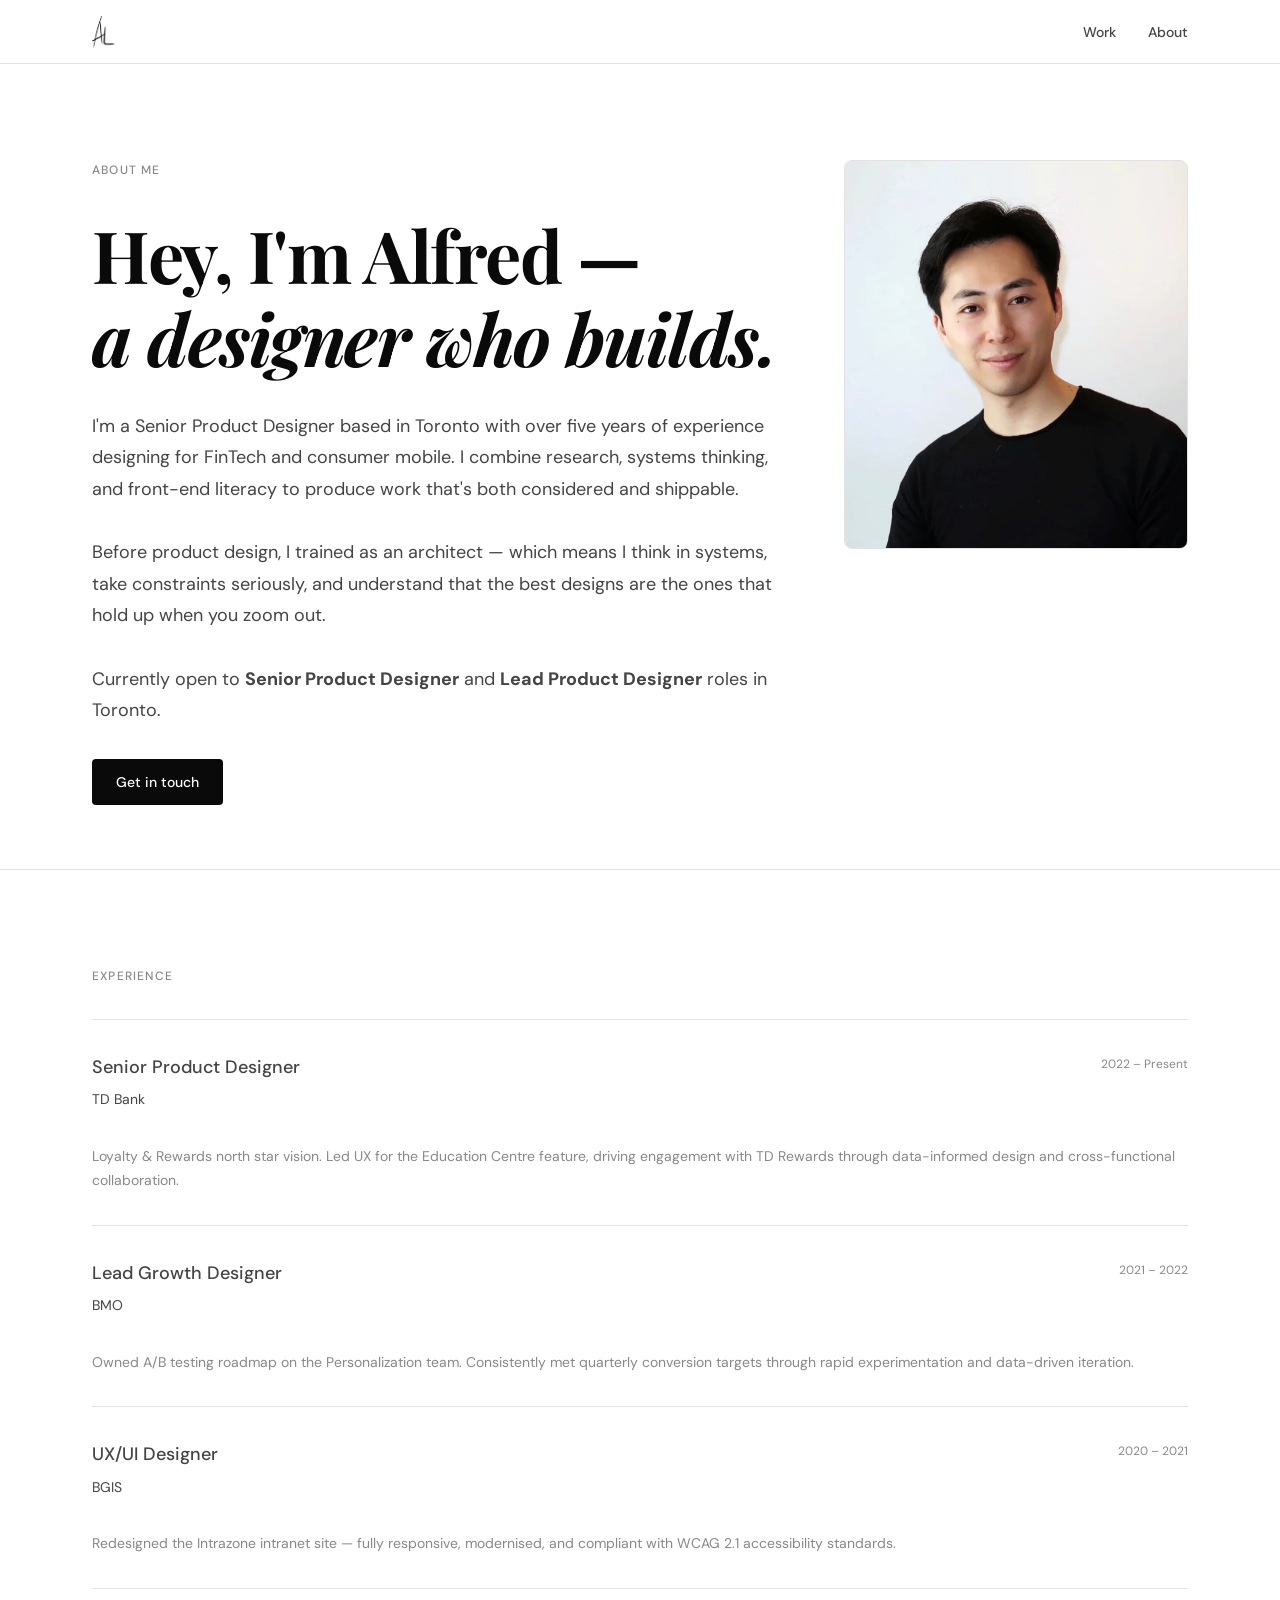
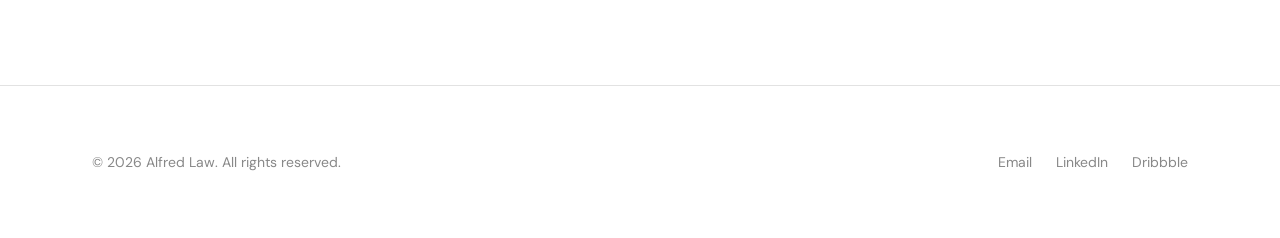
==== about.html @ 0220534d "Remove resume link and download button across all pages Co-Authored-By: Claude Sonnet 4.6 <noreply@a" ====
<!DOCTYPE html>
<html lang="en">
<head>
  <meta charset="UTF-8" />
  <meta name="viewport" content="width=device-width, initial-scale=1.0" />
  <title>About — Alfred Law</title>
  <meta name="description" content="Alfred Law is a Senior Product Designer based in Toronto with a background in FinTech, consumer mobile, and architectural design." />
  <link rel="stylesheet" href="style.css" />
  <style>
    .about-hero {
      padding: calc(64px + var(--space-12)) 0 var(--space-8);
      border-bottom: 1px solid var(--color-border);
    }

    .about-grid {
      display: grid;
      grid-template-columns: 2fr 1fr;
      gap: var(--space-8);
      align-items: start;
    }

    @media (max-width: 768px) {
      .about-grid { grid-template-columns: 1fr; }
    }

    .experience-list {
      border-top: 1px solid var(--color-border);
    }

    .experience-item {
      display: grid;
      grid-template-columns: 1fr auto;
      gap: var(--space-4);
      align-items: start;
      padding: var(--space-4) 0;
      border-bottom: 1px solid var(--color-border);
    }

    .experience-item__role { font-weight: 500; margin-bottom: 4px; }
    .experience-item__company { color: var(--color-ink-2); font-size: var(--size-sm); }
    .experience-item__period {
      font-size: var(--size-xs);
      color: var(--color-ink-3);
      white-space: nowrap;
      text-align: right;
      padding-top: 2px;
    }
    .experience-item__desc {
      grid-column: 1 / -1;
      font-size: var(--size-sm);
      color: var(--color-ink-3);
      max-width: none;
      margin: 0;
    }
  </style>
</head>
<body>

  <!-- NAV -->
  <nav class="nav" role="navigation" aria-label="Main">
    <div class="nav__inner">
      <a href="/" class="nav__logo" aria-label="Alfred Law — home">
        <img src="assets/images/AL.webp" alt="AL" />
      </a>
      <ul class="nav__links" id="nav-links" role="list">
        <li><a href="/">Work</a></li>
        <li><a href="about.html">About</a></li>
      </ul>
      <button class="nav__hamburger" aria-label="Toggle menu" aria-expanded="false" aria-controls="nav-links">
        <span></span><span></span><span></span>
      </button>
    </div>
  </nav>

  <!-- HERO -->
  <section class="about-hero">
    <div class="container">
      <div class="about-grid">
        <div>
          <p class="label mb-4">About me</p>
          <h1 class="fade-up mb-4">Hey, I'm Alfred —<br><em>a designer who builds.</em></h1>
          <p class="fade-up mb-4">I'm a Senior Product Designer based in Toronto with over five years of experience designing for FinTech and consumer mobile. I combine research, systems thinking, and front-end literacy to produce work that's both considered and shippable.</p>
          <p class="fade-up mb-4">Before product design, I trained as an architect — which means I think in systems, take constraints seriously, and understand that the best designs are the ones that hold up when you zoom out.</p>
          <p class="fade-up">Currently open to <strong>Senior Product Designer</strong> and <strong>Lead Product Designer</strong> roles in Toronto.</p>
          <div class="hero__actions fade-up" style="margin-top: var(--space-4);">
            <a href="mailto:alfred.lawsn@gmail.com" class="btn btn--primary">Get in touch</a>
          </div>
        </div>
        <div class="fade-up">
          <img src="assets/images/alfred-photo.png" alt="Alfred Law" style="border-radius: var(--radius-md); border: 1px solid var(--color-border);" />
        </div>
      </div>
    </div>
  </section>

  <!-- EXPERIENCE -->
  <section class="section">
    <div class="container">
      <p class="label mb-4">Experience</p>
      <div class="experience-list fade-up">

        <div class="experience-item">
          <div>
            <p class="experience-item__role">Senior Product Designer</p>
            <p class="experience-item__company">TD Bank</p>
          </div>
          <p class="experience-item__period">2022 – Present</p>
          <p class="experience-item__desc">Loyalty & Rewards north star vision. Led UX for the Education Centre feature, driving engagement with TD Rewards through data-informed design and cross-functional collaboration.</p>
        </div>

        <div class="experience-item">
          <div>
            <p class="experience-item__role">Lead Growth Designer</p>
            <p class="experience-item__company">BMO</p>
          </div>
          <p class="experience-item__period">2021 – 2022</p>
          <p class="experience-item__desc">Owned A/B testing roadmap on the Personalization team. Consistently met quarterly conversion targets through rapid experimentation and data-driven iteration.</p>
        </div>

        <div class="experience-item">
          <div>
            <p class="experience-item__role">UX/UI Designer</p>
            <p class="experience-item__company">BGIS</p>
          </div>
          <p class="experience-item__period">2020 – 2021</p>
          <p class="experience-item__desc">Redesigned the Intrazone intranet site — fully responsive, modernised, and compliant with WCAG 2.1 accessibility standards.</p>
        </div>

      </div>
    </div>
  </section>

  <!-- FOOTER -->
  <footer class="footer">
    <div class="container">
      <div class="footer__inner">
        <p class="footer__copy">© 2026 Alfred Law. All rights reserved.</p>
        <div class="footer__links">
          <a href="mailto:alfred.lawsn@gmail.com">Email</a>
          <a href="https://www.linkedin.com/in/alfredlaw/" target="_blank" rel="noopener">LinkedIn</a>
          <a href="https://dribbble.com/iamalfred" target="_blank" rel="noopener">Dribbble</a>
        </div>
      </div>
    </div>
  </footer>

  <script src="script.js"></script>
</body>
</html>
---- style.css ----
/* ============================================
   ALFRED LAW — DESIGN SYSTEM
   Black & White Editorial
   ============================================ */

@import url('https://fonts.googleapis.com/css2?family=Playfair+Display:ital,wght@0,400;0,600;0,700;1,400&family=DM+Sans:wght@300;400;500&display=swap');

/* ── Tokens ── */
:root {
  --color-bg:           #FFFFFF;
  --color-surface:      #F7F7F7;
  --color-ink:          #0A0A0A;
  --color-ink-2:        #444444;
  --color-ink-3:        #888888;
  --color-border:       #E2E2E2;
  --color-accent:       #0A0A0A;

  --font-display:       'Playfair Display', Georgia, serif;
  --font-body:          'DM Sans', system-ui, sans-serif;

  --size-xs:  0.75rem;   /* 12px */
  --size-sm:  0.875rem;  /* 14px */
  --size-base:1rem;      /* 16px */
  --size-md:  1.125rem;  /* 18px */
  --size-lg:  1.5rem;    /* 24px */
  --size-xl:  2rem;      /* 32px */
  --size-2xl: 3rem;      /* 48px */
  --size-3xl: 4.5rem;    /* 72px */

  --space-1:  0.5rem;
  --space-2:  1rem;
  --space-3:  1.5rem;
  --space-4:  2rem;
  --space-6:  3rem;
  --space-8:  4rem;
  --space-12: 6rem;
  --space-16: 8rem;

  --radius-sm: 4px;
  --radius-md: 8px;

  --transition: 200ms ease;
  --max-width: 1160px;
}

/* ── Reset ── */
*, *::before, *::after { box-sizing: border-box; margin: 0; padding: 0; }

html { scroll-behavior: smooth; font-size: 16px; }

body {
  font-family: var(--font-body);
  background: var(--color-bg);
  color: var(--color-ink);
  line-height: 1.6;
  -webkit-font-smoothing: antialiased;
}

img { display: block; max-width: 100%; }
a { color: inherit; text-decoration: none; }
ul { list-style: none; }

/* ── Typography ── */
h1, h2, h3 {
  font-family: var(--font-display);
  line-height: 1.15;
  letter-spacing: -0.02em;
}

h1 { font-size: clamp(2.5rem, 6vw, var(--size-3xl)); font-weight: 700; }
h2 { font-size: clamp(1.75rem, 4vw, var(--size-2xl)); font-weight: 600; }
h3 { font-size: clamp(1.25rem, 2.5vw, var(--size-xl)); font-weight: 600; }

p {
  font-size: var(--size-md);
  color: var(--color-ink-2);
  line-height: 1.75;
  max-width: 65ch;
}

.label {
  font-family: var(--font-body);
  font-size: var(--size-xs);
  font-weight: 500;
  letter-spacing: 0.1em;
  text-transform: uppercase;
  color: var(--color-ink-3);
}

/* ── Layout ── */
.container {
  width: 100%;
  max-width: var(--max-width);
  margin: 0 auto;
  padding: 0 var(--space-4);
}

@media (max-width: 768px) {
  .container { padding: 0 var(--space-2); }
}

/* ── Nav ── */
.nav {
  position: fixed;
  top: 0; left: 0; right: 0;
  z-index: 100;
  background: rgba(255, 255, 255, 0.92);
  backdrop-filter: blur(12px);
  border-bottom: 1px solid var(--color-border);
  height: 64px;
  display: flex;
  align-items: center;
}

.nav__inner {
  display: flex;
  align-items: center;
  justify-content: space-between;
  width: 100%;
  max-width: var(--max-width);
  margin: 0 auto;
  padding: 0 var(--space-4);
}

.nav__logo img {
  height: 32px;
  width: auto;
}

.nav__links {
  display: flex;
  align-items: center;
  gap: var(--space-4);
}

.nav__links a {
  font-size: var(--size-sm);
  font-weight: 500;
  color: var(--color-ink-2);
  transition: color var(--transition);
}

.nav__links a:hover { color: var(--color-ink); }

.nav__links a.active {
  color: var(--color-ink);
  border-bottom: 1px solid var(--color-ink);
  padding-bottom: 2px;
}

.nav__cta {
  font-size: var(--size-sm);
  font-weight: 500;
  padding: var(--space-1) var(--space-3);
  border: 1px solid var(--color-ink);
  border-radius: var(--radius-sm);
  transition: background var(--transition), color var(--transition);
}

.nav__cta:hover {
  background: var(--color-ink);
  color: var(--color-bg);
}

/* Mobile nav */
.nav__hamburger {
  display: none;
  flex-direction: column;
  gap: 5px;
  cursor: pointer;
  padding: var(--space-1);
}

.nav__hamburger span {
  display: block;
  width: 24px;
  height: 1.5px;
  background: var(--color-ink);
  transition: transform var(--transition), opacity var(--transition);
}

@media (max-width: 768px) {
  .nav__hamburger { display: flex; }

  .nav__links {
    display: none;
    position: fixed;
    inset: 64px 0 0 0;
    background: var(--color-bg);
    flex-direction: column;
    justify-content: center;
    align-items: center;
    gap: var(--space-4);
    font-size: var(--size-lg);
  }

  .nav__links.open { display: flex; }
  .nav__cta { display: none; }
}

/* ── Buttons ── */
.btn {
  display: inline-flex;
  align-items: center;
  gap: var(--space-1);
  font-family: var(--font-body);
  font-size: var(--size-sm);
  font-weight: 500;
  padding: 0.75rem var(--space-3);
  border-radius: var(--radius-sm);
  transition: all var(--transition);
  cursor: pointer;
  border: none;
}

.btn--primary {
  background: var(--color-ink);
  color: var(--color-bg);
}

.btn--primary:hover {
  background: #333;
}

.btn--outline {
  background: transparent;
  color: var(--color-ink);
  border: 1px solid var(--color-ink);
}

.btn--outline:hover {
  background: var(--color-ink);
  color: var(--color-bg);
}

/* ── Work Grid ── */
.work-grid {
  display: grid;
  grid-template-columns: repeat(2, 1fr);
  gap: var(--space-3);
}

@media (max-width: 768px) {
  .work-grid { grid-template-columns: 1fr; }
}

.work-card {
  display: block;
  border: 1px solid var(--color-border);
  border-radius: var(--radius-md);
  overflow: hidden;
  transition: transform var(--transition), box-shadow var(--transition);
  background: var(--color-bg);
}

.work-card:hover {
  transform: translateY(-4px);
  box-shadow: 0 12px 40px rgba(0,0,0,0.08);
}

.work-card__thumb {
  aspect-ratio: 16/9;
  background: var(--color-surface);
  overflow: hidden;
}

.work-card__thumb img {
  width: 100%;
  height: 100%;
  object-fit: cover;
  transition: transform 400ms ease;
}

.work-card:hover .work-card__thumb img {
  transform: scale(1.03);
}

.work-card__body {
  padding: var(--space-3);
}

.work-card__tags {
  display: flex;
  flex-wrap: wrap;
  gap: var(--space-1);
  margin-bottom: var(--space-2);
}

.tag {
  font-size: var(--size-xs);
  font-weight: 500;
  padding: 3px 10px;
  border: 1px solid var(--color-border);
  border-radius: 100px;
  color: var(--color-ink-2);
}

.work-card__title {
  font-family: var(--font-display);
  font-size: var(--size-lg);
  margin-bottom: var(--space-1);
}

.work-card__desc {
  font-size: var(--size-sm);
  color: var(--color-ink-3);
  line-height: 1.6;
  max-width: none;
}

/* ── Case Study ── */
.case-hero {
  padding: calc(64px + var(--space-12)) 0 var(--space-8);
  border-bottom: 1px solid var(--color-border);
}

.case-meta {
  display: grid;
  grid-template-columns: repeat(auto-fit, minmax(120px, 1fr));
  gap: var(--space-3);
  padding: var(--space-6) 0;
  border-top: 1px solid var(--color-border);
  border-bottom: 1px solid var(--color-border);
  margin: var(--space-6) 0;
}

.case-meta__item {}
.case-meta__label {
  font-size: var(--size-xs);
  text-transform: uppercase;
  letter-spacing: 0.1em;
  color: var(--color-ink-3);
  margin-bottom: var(--space-1);
}
.case-meta__value {
  font-size: var(--size-sm);
  font-weight: 500;
}

.case-section {
  padding: var(--space-12) 0;
  border-bottom: 1px solid var(--color-border);
}

.case-section:last-child { border-bottom: none; }

.case-section__eyebrow {
  font-size: var(--size-xs);
  text-transform: uppercase;
  letter-spacing: 0.1em;
  color: var(--color-ink-3);
  margin-bottom: var(--space-2);
}

.case-section h2 { margin-bottom: var(--space-3); }
.case-section p  { margin-bottom: var(--space-3); }

.case-image {
  width: 100%;
  border-radius: var(--radius-md);
  border: 1px solid var(--color-border);
  margin: var(--space-4) 0;
}

.ai-note {
  background: var(--color-surface);
  border-left: 2px solid var(--color-ink);
  padding: var(--space-3) var(--space-4);
  border-radius: 0 var(--radius-sm) var(--radius-sm) 0;
  margin: var(--space-4) 0;
}

.ai-note p {
  font-size: var(--size-sm);
  color: var(--color-ink-2);
  margin: 0;
}

/* ── Footer ── */
.footer {
  padding: var(--space-8) 0;
  border-top: 1px solid var(--color-border);
}

.footer__inner {
  display: flex;
  align-items: center;
  justify-content: space-between;
}

.footer__copy {
  font-size: var(--size-sm);
  color: var(--color-ink-3);
}

.footer__links {
  display: flex;
  gap: var(--space-3);
}

.footer__links a {
  font-size: var(--size-sm);
  color: var(--color-ink-3);
  transition: color var(--transition);
}

.footer__links a:hover { color: var(--color-ink); }

@media (max-width: 768px) {
  .footer__inner { flex-direction: column; gap: var(--space-2); text-align: center; }
}

/* ── Utilities ── */
.pt-nav { padding-top: calc(64px + var(--space-12)); }
.section { padding: var(--space-12) 0; }
.section--lg { padding: var(--space-16) 0; }
.text-center { text-align: center; }
.mb-2 { margin-bottom: var(--space-2); }
.mb-4 { margin-bottom: var(--space-4); }
.mb-6 { margin-bottom: var(--space-6); }

/* ── Animations ── */
@media (prefers-reduced-motion: no-preference) {
  .fade-up {
    opacity: 0;
    transform: translateY(20px);
    transition: opacity 600ms ease, transform 600ms ease;
  }
  .fade-up.visible {
    opacity: 1;
    transform: translateY(0);
  }
}
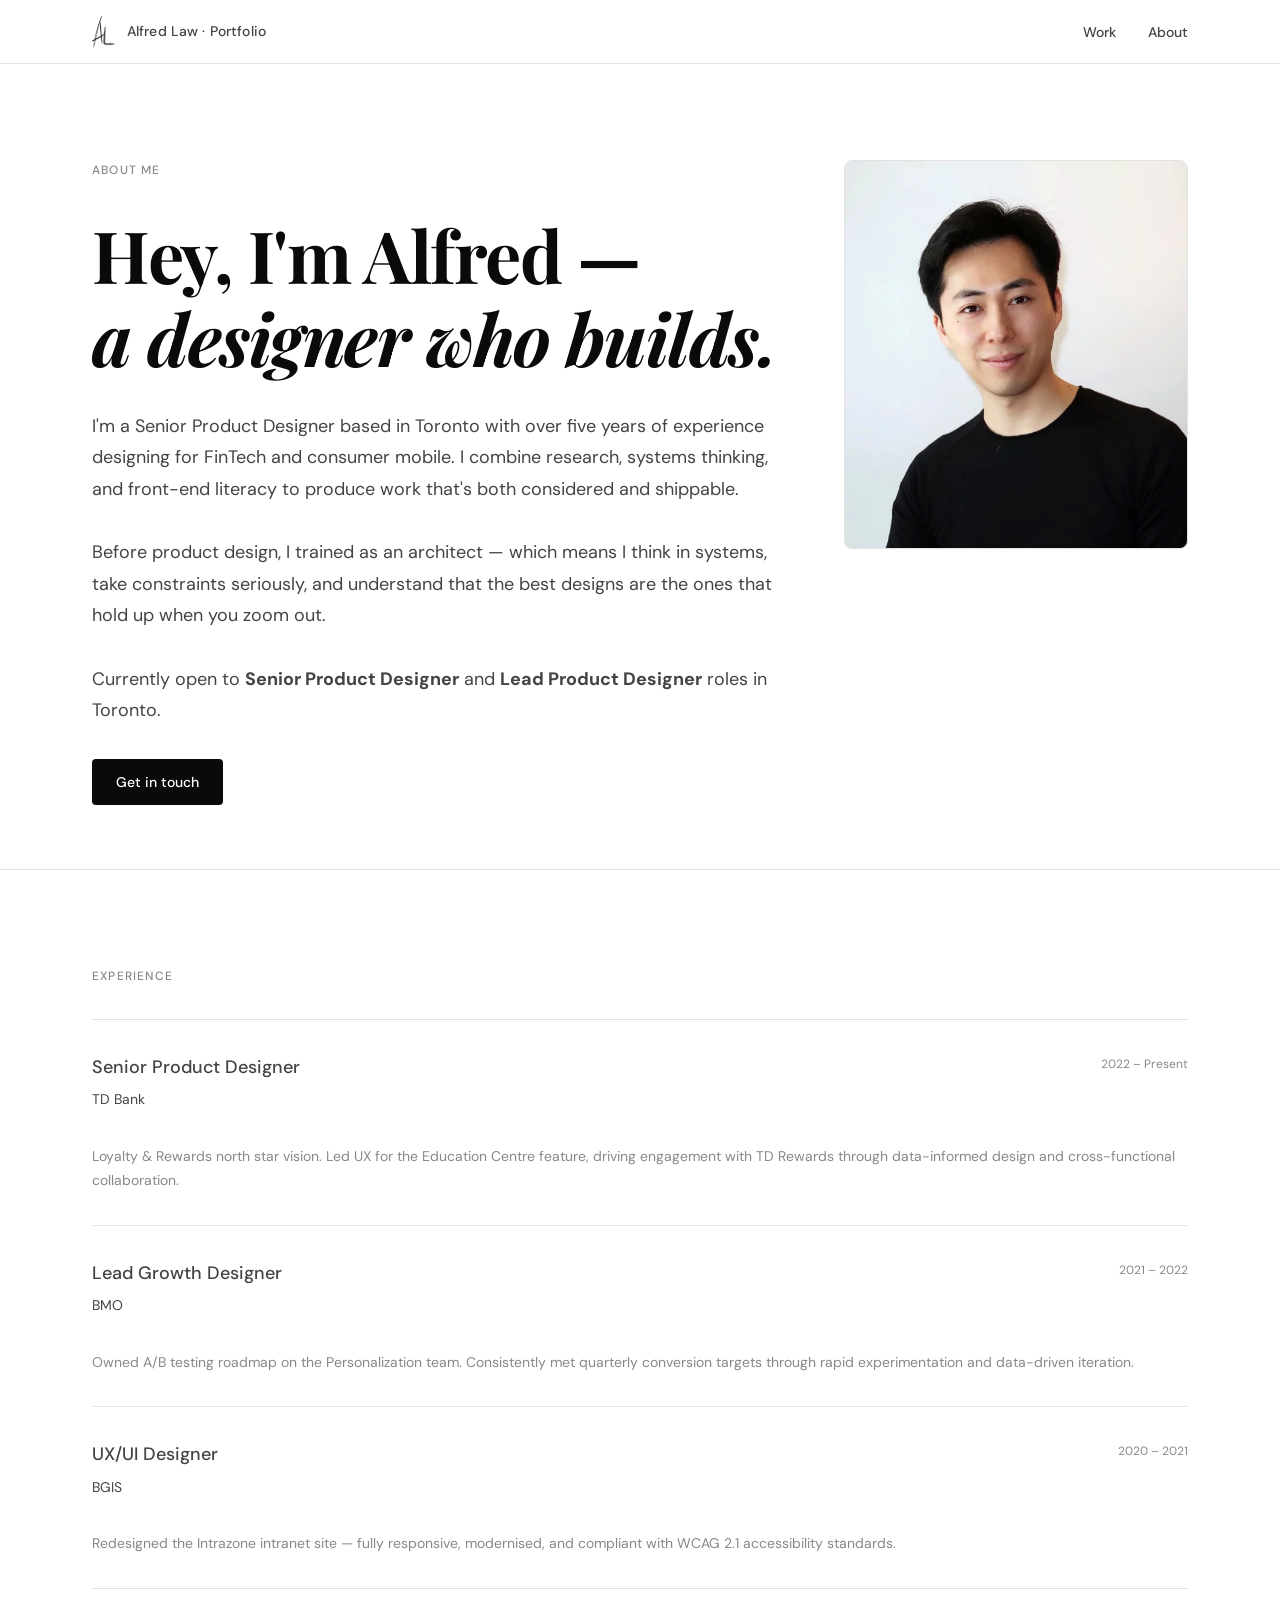
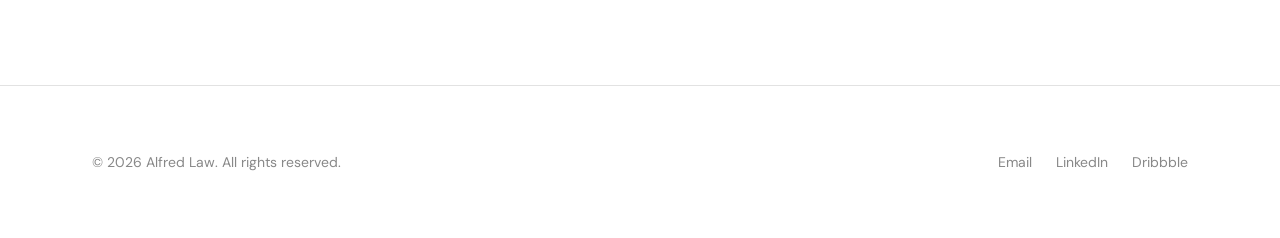
==== commit 7178c072: "Point nav logo to absolute GitHub Pages URL on all pages Co-Authored-By: Claude Sonnet 4.6 <noreply@" ====
--- a/about.html
+++ b/about.html
@@ -59,8 +59,9 @@
   <!-- NAV -->
   <nav class="nav" role="navigation" aria-label="Main">
     <div class="nav__inner">
-      <a href="/" class="nav__logo" aria-label="Alfred Law — home">
+      <a href="https://alfred529.github.io/alfredlawportfolio/" class="nav__logo" aria-label="Alfred Law — home" style="display:flex;align-items:center;gap:12px;">
         <img src="assets/images/AL.webp" alt="AL" />
+        <span style="font-size:var(--size-sm);font-weight:500;color:var(--color-ink-2);letter-spacing:0.01em;">Alfred Law · Portfolio</span>
       </a>
       <ul class="nav__links" id="nav-links" role="list">
         <li><a href="/">Work</a></li>
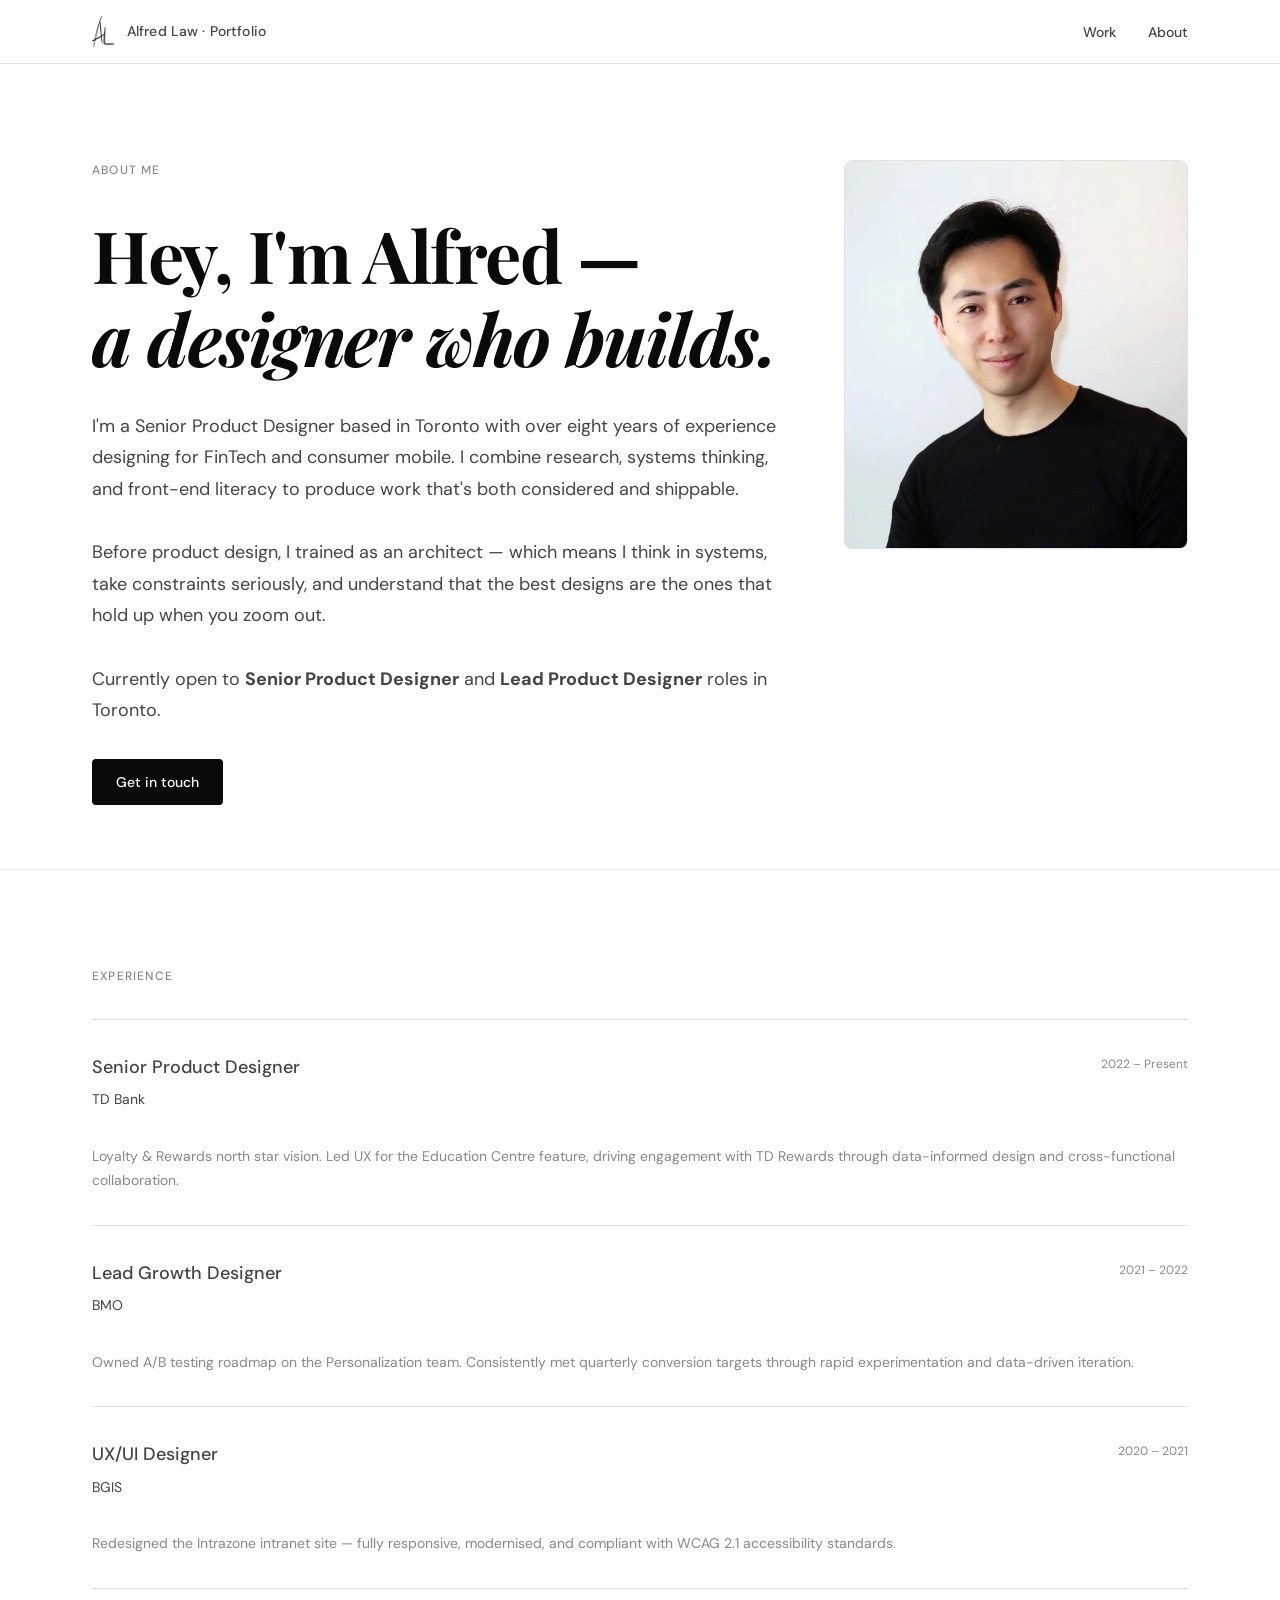
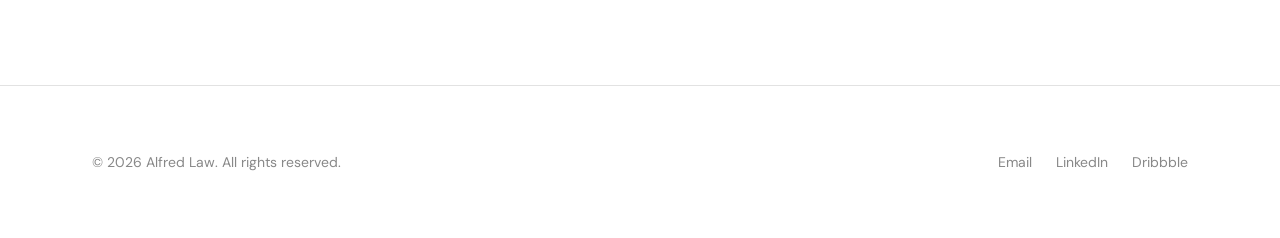
==== commit c4318de6: "Update years of experience to eight in about page" ====
--- a/about.html
+++ b/about.html
@@ -3,6 +3,7 @@
 <head>
   <meta charset="UTF-8" />
   <meta name="viewport" content="width=device-width, initial-scale=1.0" />
+  <link rel="icon" type="image/webp" href="assets/images/AL.webp" />
   <title>About — Alfred Law</title>
   <meta name="description" content="Alfred Law is a Senior Product Designer based in Toronto with a background in FinTech, consumer mobile, and architectural design." />
   <link rel="stylesheet" href="style.css" />
@@ -59,7 +60,7 @@
   <!-- NAV -->
   <nav class="nav" role="navigation" aria-label="Main">
     <div class="nav__inner">
-      <a href="https://alfred529.github.io/alfredlawportfolio/" class="nav__logo" aria-label="Alfred Law — home" style="display:flex;align-items:center;gap:12px;">
+      <a href="index.html" class="nav__logo" aria-label="Alfred Law — home" style="display:flex;align-items:center;gap:12px;">
         <img src="assets/images/AL.webp" alt="AL" />
         <span style="font-size:var(--size-sm);font-weight:500;color:var(--color-ink-2);letter-spacing:0.01em;">Alfred Law · Portfolio</span>
       </a>
@@ -80,7 +81,7 @@
         <div>
           <p class="label mb-4">About me</p>
           <h1 class="fade-up mb-4">Hey, I'm Alfred —<br><em>a designer who builds.</em></h1>
-          <p class="fade-up mb-4">I'm a Senior Product Designer based in Toronto with over five years of experience designing for FinTech and consumer mobile. I combine research, systems thinking, and front-end literacy to produce work that's both considered and shippable.</p>
+          <p class="fade-up mb-4">I'm a Senior Product Designer based in Toronto with over eight years of experience designing for FinTech and consumer mobile. I combine research, systems thinking, and front-end literacy to produce work that's both considered and shippable.</p>
           <p class="fade-up mb-4">Before product design, I trained as an architect — which means I think in systems, take constraints seriously, and understand that the best designs are the ones that hold up when you zoom out.</p>
           <p class="fade-up">Currently open to <strong>Senior Product Designer</strong> and <strong>Lead Product Designer</strong> roles in Toronto.</p>
           <div class="hero__actions fade-up" style="margin-top: var(--space-4);">
--- a/style.css
+++ b/style.css
@@ -14,6 +14,7 @@
   --color-ink-3:        #888888;
   --color-border:       #E2E2E2;
   --color-accent:       #0A0A0A;
+  --color-mint:         #B3EFC3;
 
   --font-display:       'Playfair Display', Georgia, serif;
   --font-body:          'DM Sans', system-ui, sans-serif;
@@ -185,13 +186,17 @@
   .nav__links {
     display: none;
     position: fixed;
-    inset: 64px 0 0 0;
-    background: var(--color-bg);
+    top: 64px;
+    left: 0;
+    width: 100vw;
+    height: calc(100vh - 64px);
+    background: #FFFFFF;
     flex-direction: column;
     justify-content: center;
     align-items: center;
     gap: var(--space-4);
     font-size: var(--size-lg);
+    z-index: 99;
   }
 
   .nav__links.open { display: flex; }
@@ -363,7 +368,7 @@
 }
 
 .ai-note {
-  background: var(--color-surface);
+  background: var(--color-mint);
   border-left: 2px solid var(--color-ink);
   padding: var(--space-3) var(--space-4);
   border-radius: 0 var(--radius-sm) var(--radius-sm) 0;
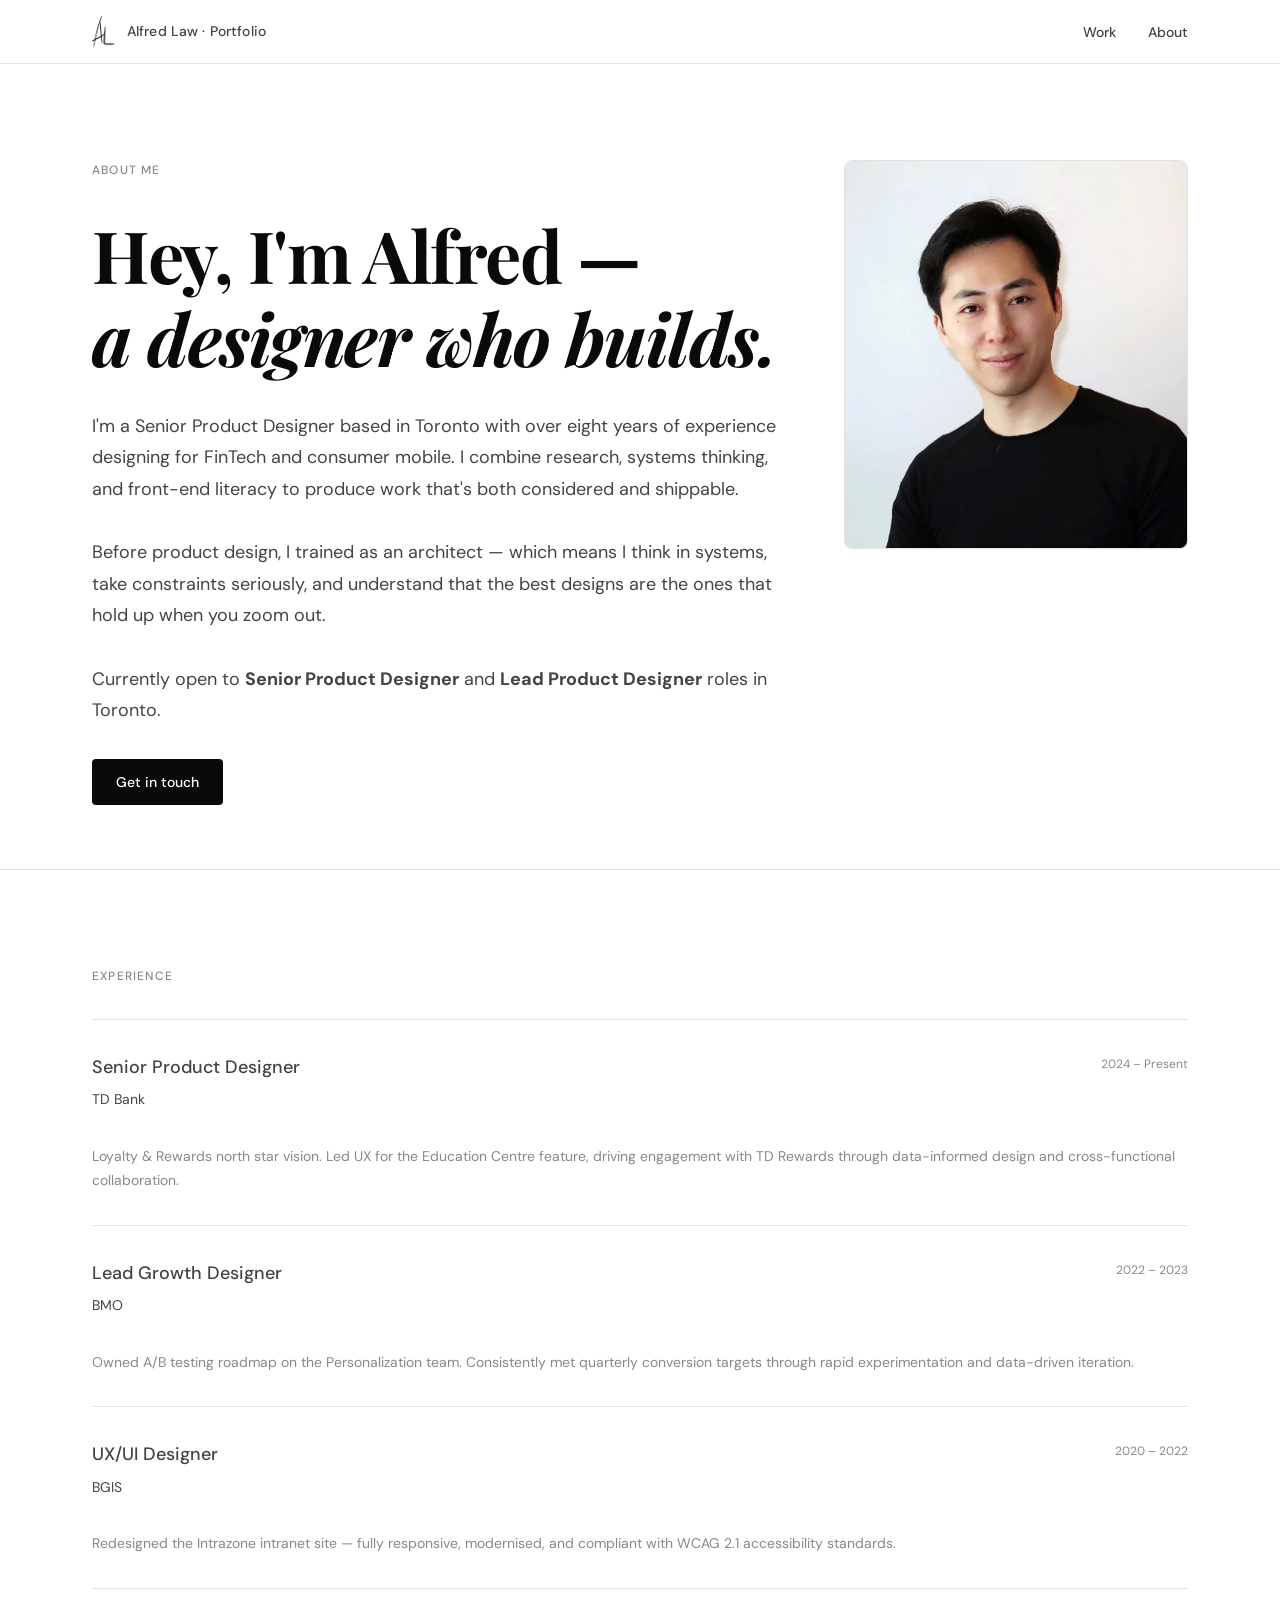
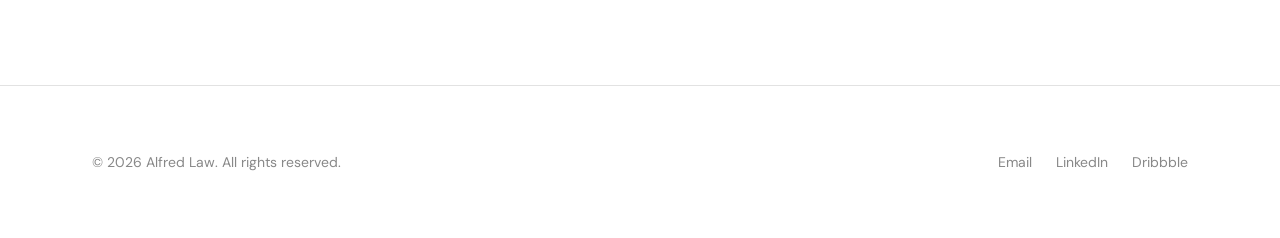
==== commit bfc6b8ee: "Update experience date ranges for BGIS, BMO, and TD" ====
--- a/about.html
+++ b/about.html
@@ -106,7 +106,7 @@
             <p class="experience-item__role">Senior Product Designer</p>
             <p class="experience-item__company">TD Bank</p>
           </div>
-          <p class="experience-item__period">2022 – Present</p>
+          <p class="experience-item__period">2024 – Present</p>
           <p class="experience-item__desc">Loyalty & Rewards north star vision. Led UX for the Education Centre feature, driving engagement with TD Rewards through data-informed design and cross-functional collaboration.</p>
         </div>
 
@@ -115,7 +115,7 @@
             <p class="experience-item__role">Lead Growth Designer</p>
             <p class="experience-item__company">BMO</p>
           </div>
-          <p class="experience-item__period">2021 – 2022</p>
+          <p class="experience-item__period">2022 – 2023</p>
           <p class="experience-item__desc">Owned A/B testing roadmap on the Personalization team. Consistently met quarterly conversion targets through rapid experimentation and data-driven iteration.</p>
         </div>
 
@@ -124,7 +124,7 @@
             <p class="experience-item__role">UX/UI Designer</p>
             <p class="experience-item__company">BGIS</p>
           </div>
-          <p class="experience-item__period">2020 – 2021</p>
+          <p class="experience-item__period">2020 – 2022</p>
           <p class="experience-item__desc">Redesigned the Intrazone intranet site — fully responsive, modernised, and compliant with WCAG 2.1 accessibility standards.</p>
         </div>
 
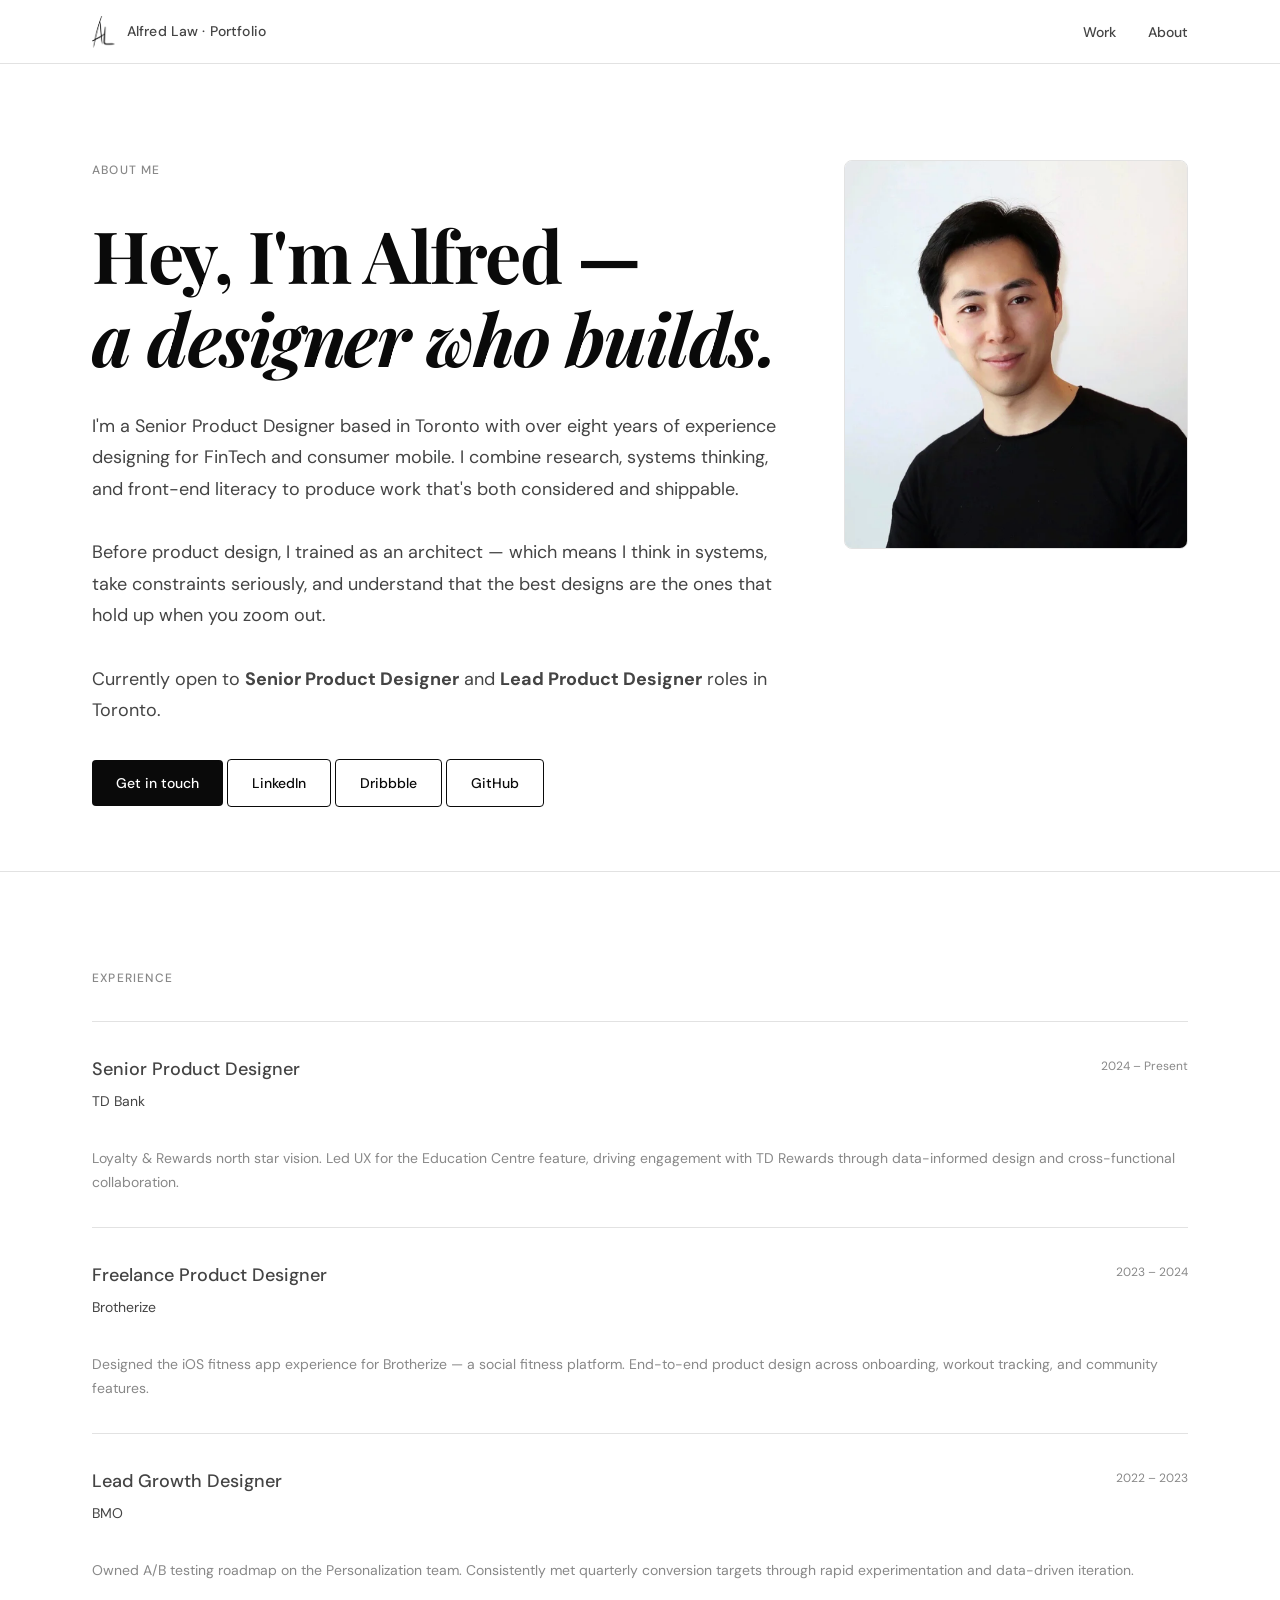
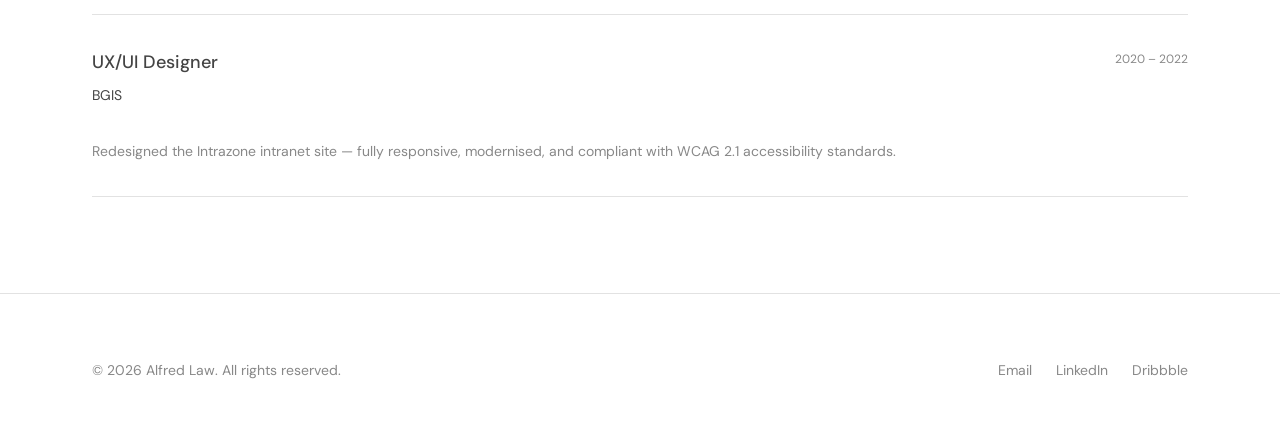
==== commit a7d8f907: "Add LinkedIn, Dribbble, and GitHub buttons to about page" ====
--- a/about.html
+++ b/about.html
@@ -86,6 +86,9 @@
           <p class="fade-up">Currently open to <strong>Senior Product Designer</strong> and <strong>Lead Product Designer</strong> roles in Toronto.</p>
           <div class="hero__actions fade-up" style="margin-top: var(--space-4);">
             <a href="mailto:alfred.lawsn@gmail.com" class="btn btn--primary">Get in touch</a>
+            <a href="https://www.linkedin.com/in/alfredlaw/" target="_blank" rel="noopener noreferrer" class="btn btn--outline">LinkedIn</a>
+            <a href="https://dribbble.com/iamalfred" target="_blank" rel="noopener noreferrer" class="btn btn--outline">Dribbble</a>
+            <a href="https://github.com/alfred529" target="_blank" rel="noopener noreferrer" class="btn btn--outline">GitHub</a>
           </div>
         </div>
         <div class="fade-up">
@@ -108,6 +111,15 @@
           </div>
           <p class="experience-item__period">2024 – Present</p>
           <p class="experience-item__desc">Loyalty & Rewards north star vision. Led UX for the Education Centre feature, driving engagement with TD Rewards through data-informed design and cross-functional collaboration.</p>
+        </div>
+
+        <div class="experience-item">
+          <div>
+            <p class="experience-item__role">Freelance Product Designer</p>
+            <p class="experience-item__company">Brotherize</p>
+          </div>
+          <p class="experience-item__period">2023 – 2024</p>
+          <p class="experience-item__desc">Designed the iOS fitness app experience for Brotherize — a social fitness platform. End-to-end product design across onboarding, workout tracking, and community features.</p>
         </div>
 
         <div class="experience-item">
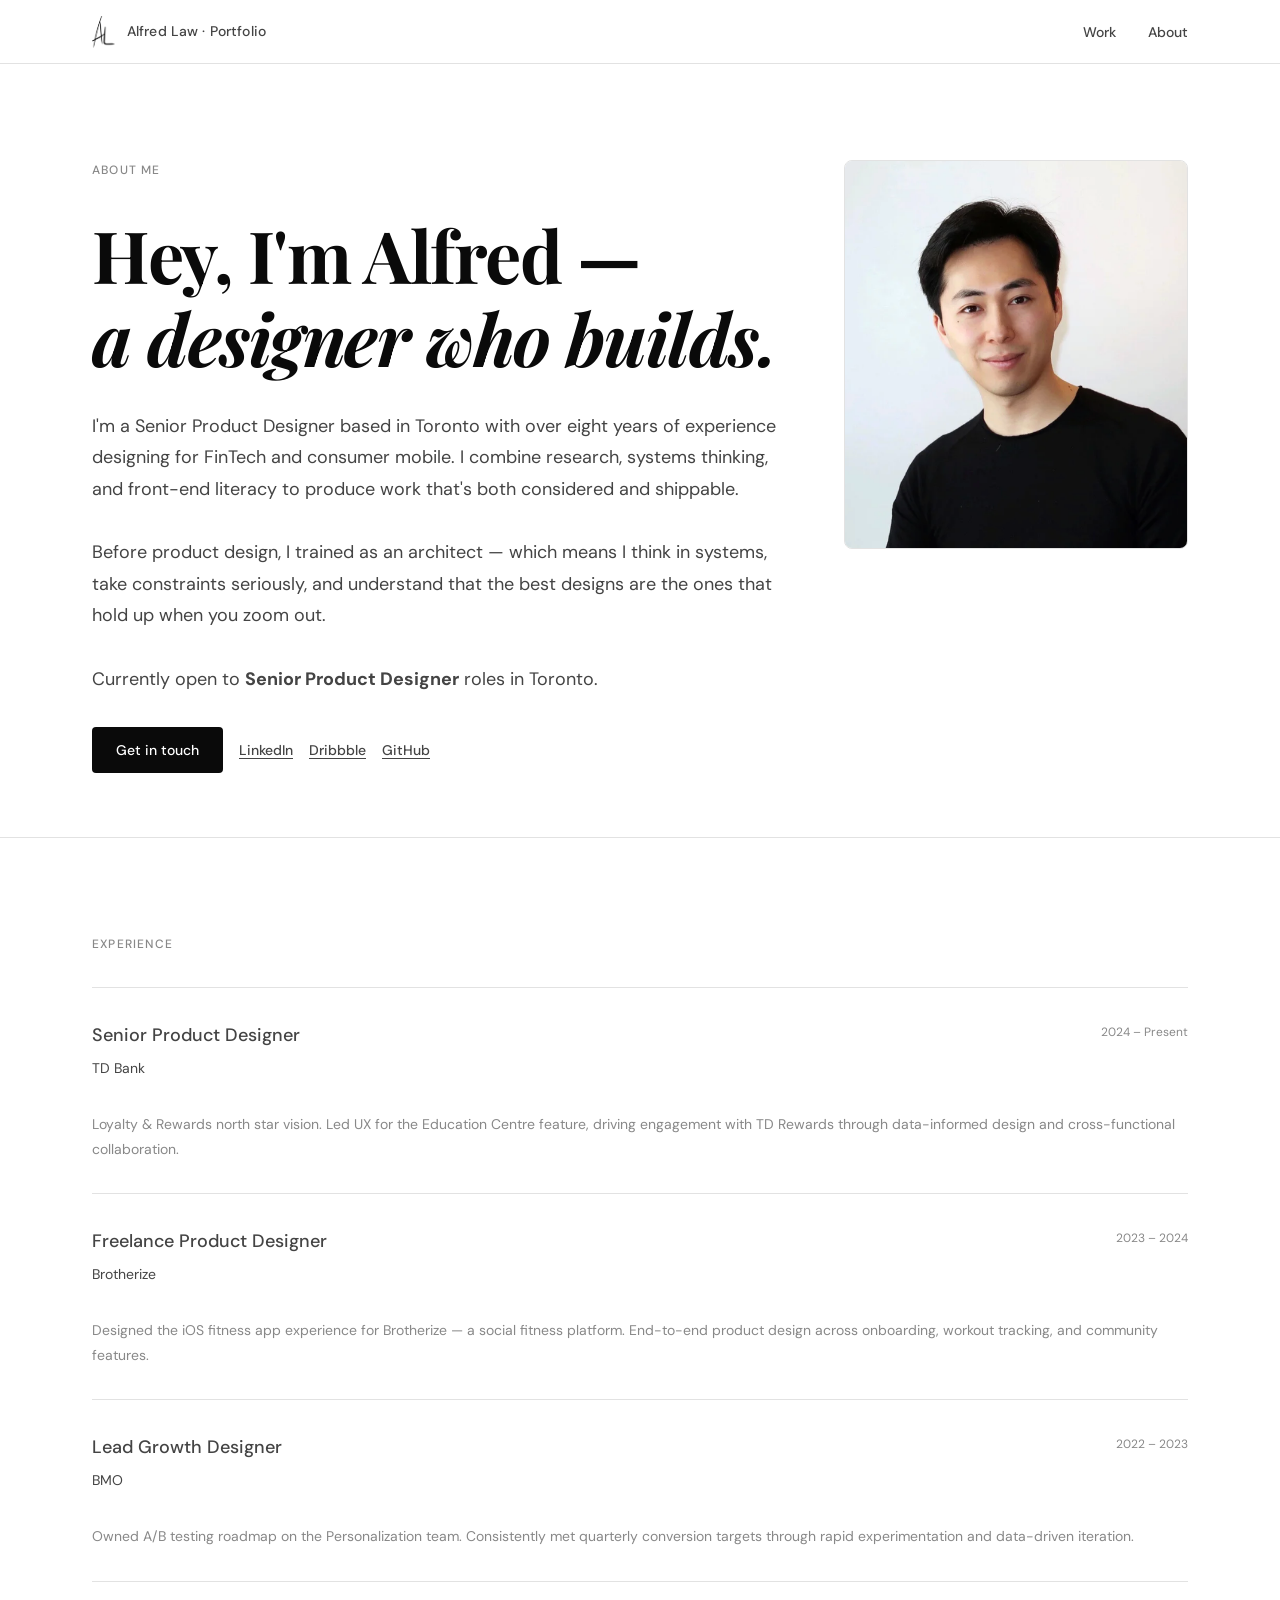
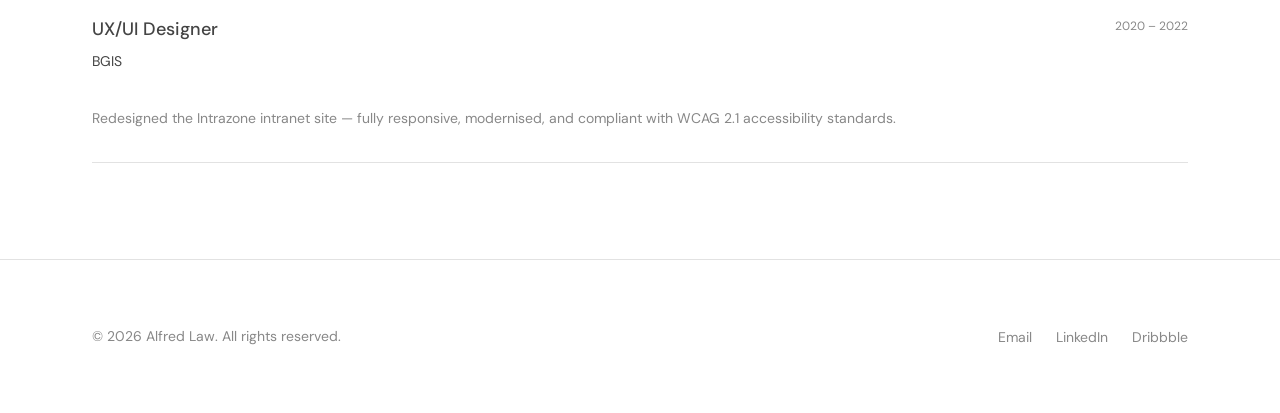
==== commit c695fa19: "Improve outcomes, card descriptions, and role positioning - TD case study: add real outcomes (65%+ e" ====
--- a/about.html
+++ b/about.html
@@ -83,12 +83,12 @@
           <h1 class="fade-up mb-4">Hey, I'm Alfred —<br><em>a designer who builds.</em></h1>
           <p class="fade-up mb-4">I'm a Senior Product Designer based in Toronto with over eight years of experience designing for FinTech and consumer mobile. I combine research, systems thinking, and front-end literacy to produce work that's both considered and shippable.</p>
           <p class="fade-up mb-4">Before product design, I trained as an architect — which means I think in systems, take constraints seriously, and understand that the best designs are the ones that hold up when you zoom out.</p>
-          <p class="fade-up">Currently open to <strong>Senior Product Designer</strong> and <strong>Lead Product Designer</strong> roles in Toronto.</p>
+          <p class="fade-up">Currently open to <strong>Senior Product Designer</strong> roles in Toronto.</p>
           <div class="hero__actions fade-up" style="margin-top: var(--space-4);">
             <a href="mailto:alfred.lawsn@gmail.com" class="btn btn--primary">Get in touch</a>
-            <a href="https://www.linkedin.com/in/alfredlaw/" target="_blank" rel="noopener noreferrer" class="btn btn--outline">LinkedIn</a>
-            <a href="https://dribbble.com/iamalfred" target="_blank" rel="noopener noreferrer" class="btn btn--outline">Dribbble</a>
-            <a href="https://github.com/alfred529" target="_blank" rel="noopener noreferrer" class="btn btn--outline">GitHub</a>
+            <a href="https://www.linkedin.com/in/alfredlaw/" target="_blank" rel="noopener noreferrer" class="btn btn--link">LinkedIn</a>
+            <a href="https://dribbble.com/iamalfred" target="_blank" rel="noopener noreferrer" class="btn btn--link">Dribbble</a>
+            <a href="https://github.com/alfred529" target="_blank" rel="noopener noreferrer" class="btn btn--link">GitHub</a>
           </div>
         </div>
         <div class="fade-up">
--- a/style.css
+++ b/style.css
@@ -238,6 +238,20 @@
   color: var(--color-bg);
 }
 
+.btn--link {
+  background: transparent;
+  color: var(--color-ink-2);
+  border: none;
+  padding-left: 0;
+  padding-right: 0;
+  text-decoration: underline;
+  text-underline-offset: 3px;
+}
+
+.btn--link:hover {
+  color: var(--color-ink);
+}
+
 /* ── Work Grid ── */
 .work-grid {
   display: grid;
@@ -423,6 +437,13 @@
 .mb-2 { margin-bottom: var(--space-2); }
 .mb-4 { margin-bottom: var(--space-4); }
 .mb-6 { margin-bottom: var(--space-6); }
+
+/* ── Hero Actions ── */
+.hero__actions {
+  display: flex;
+  gap: var(--space-2);
+  flex-wrap: wrap;
+}
 
 /* ── Animations ── */
 @media (prefers-reduced-motion: no-preference) {
